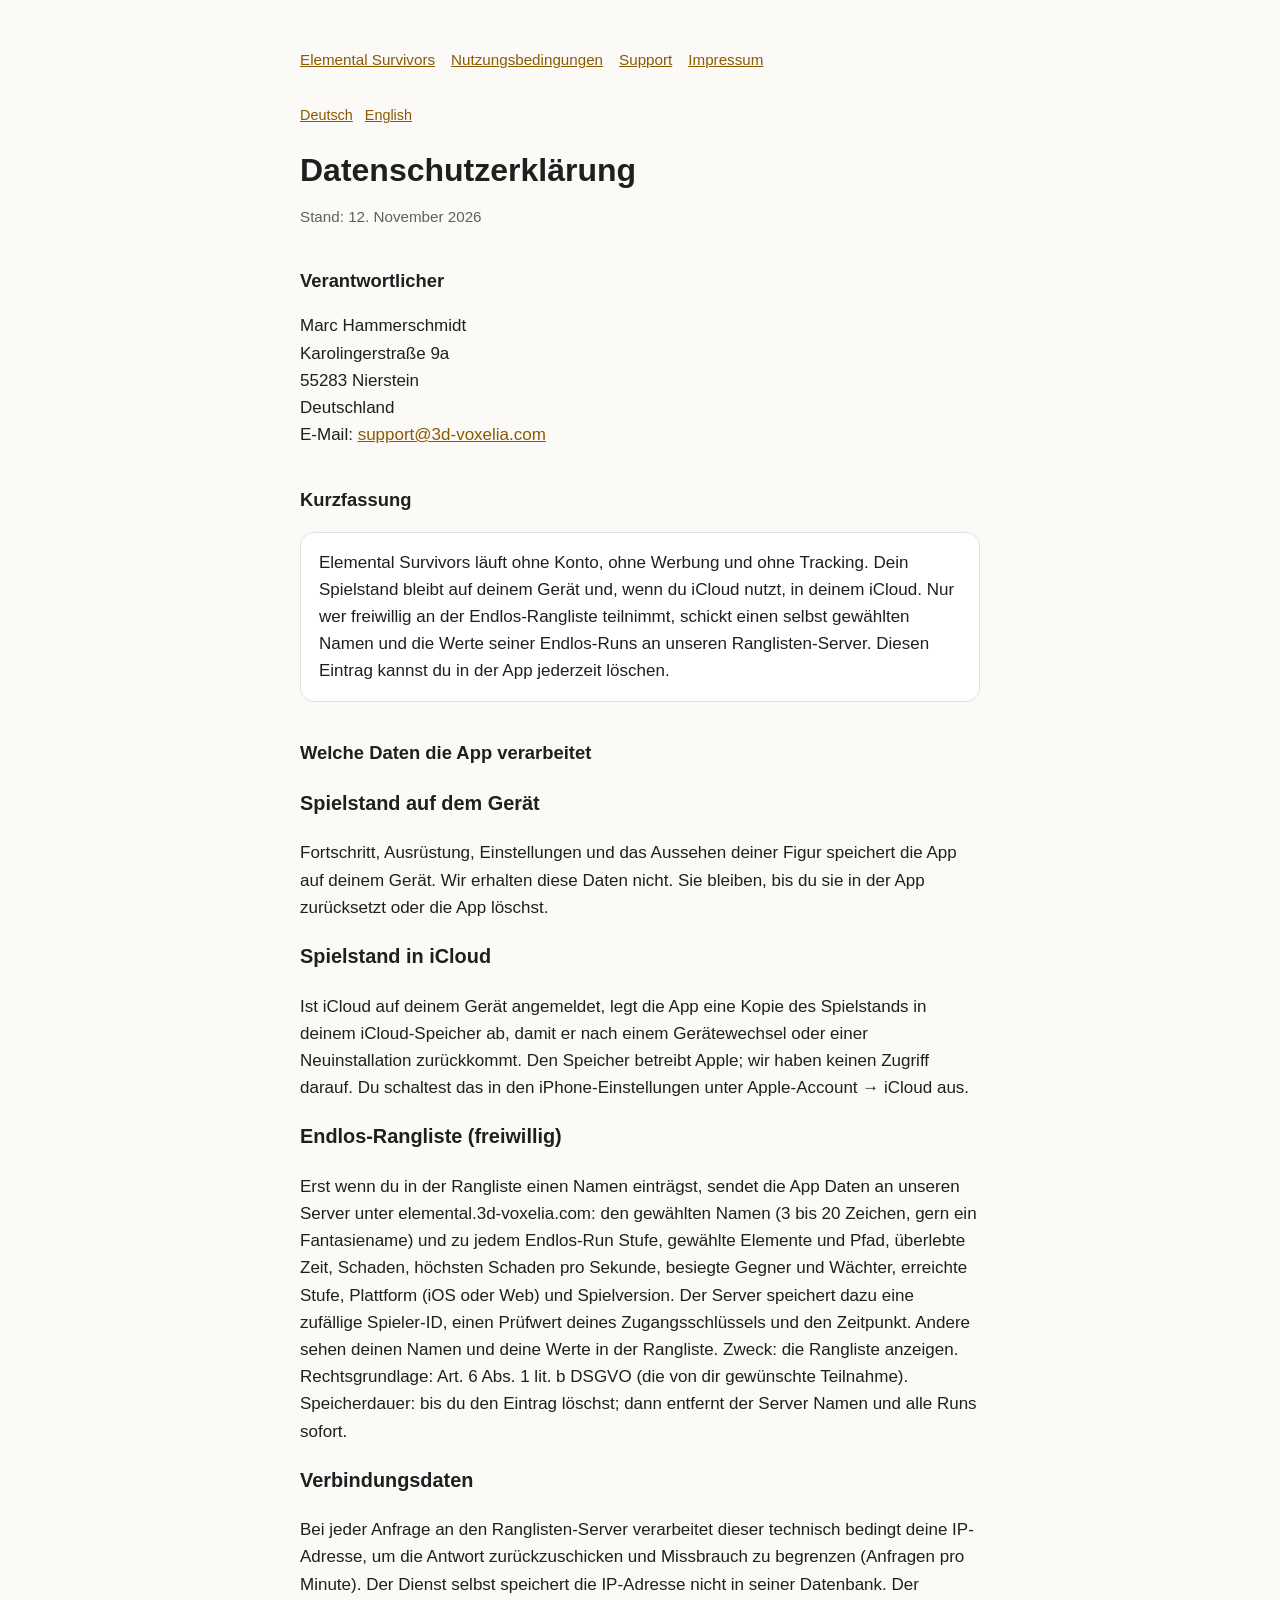
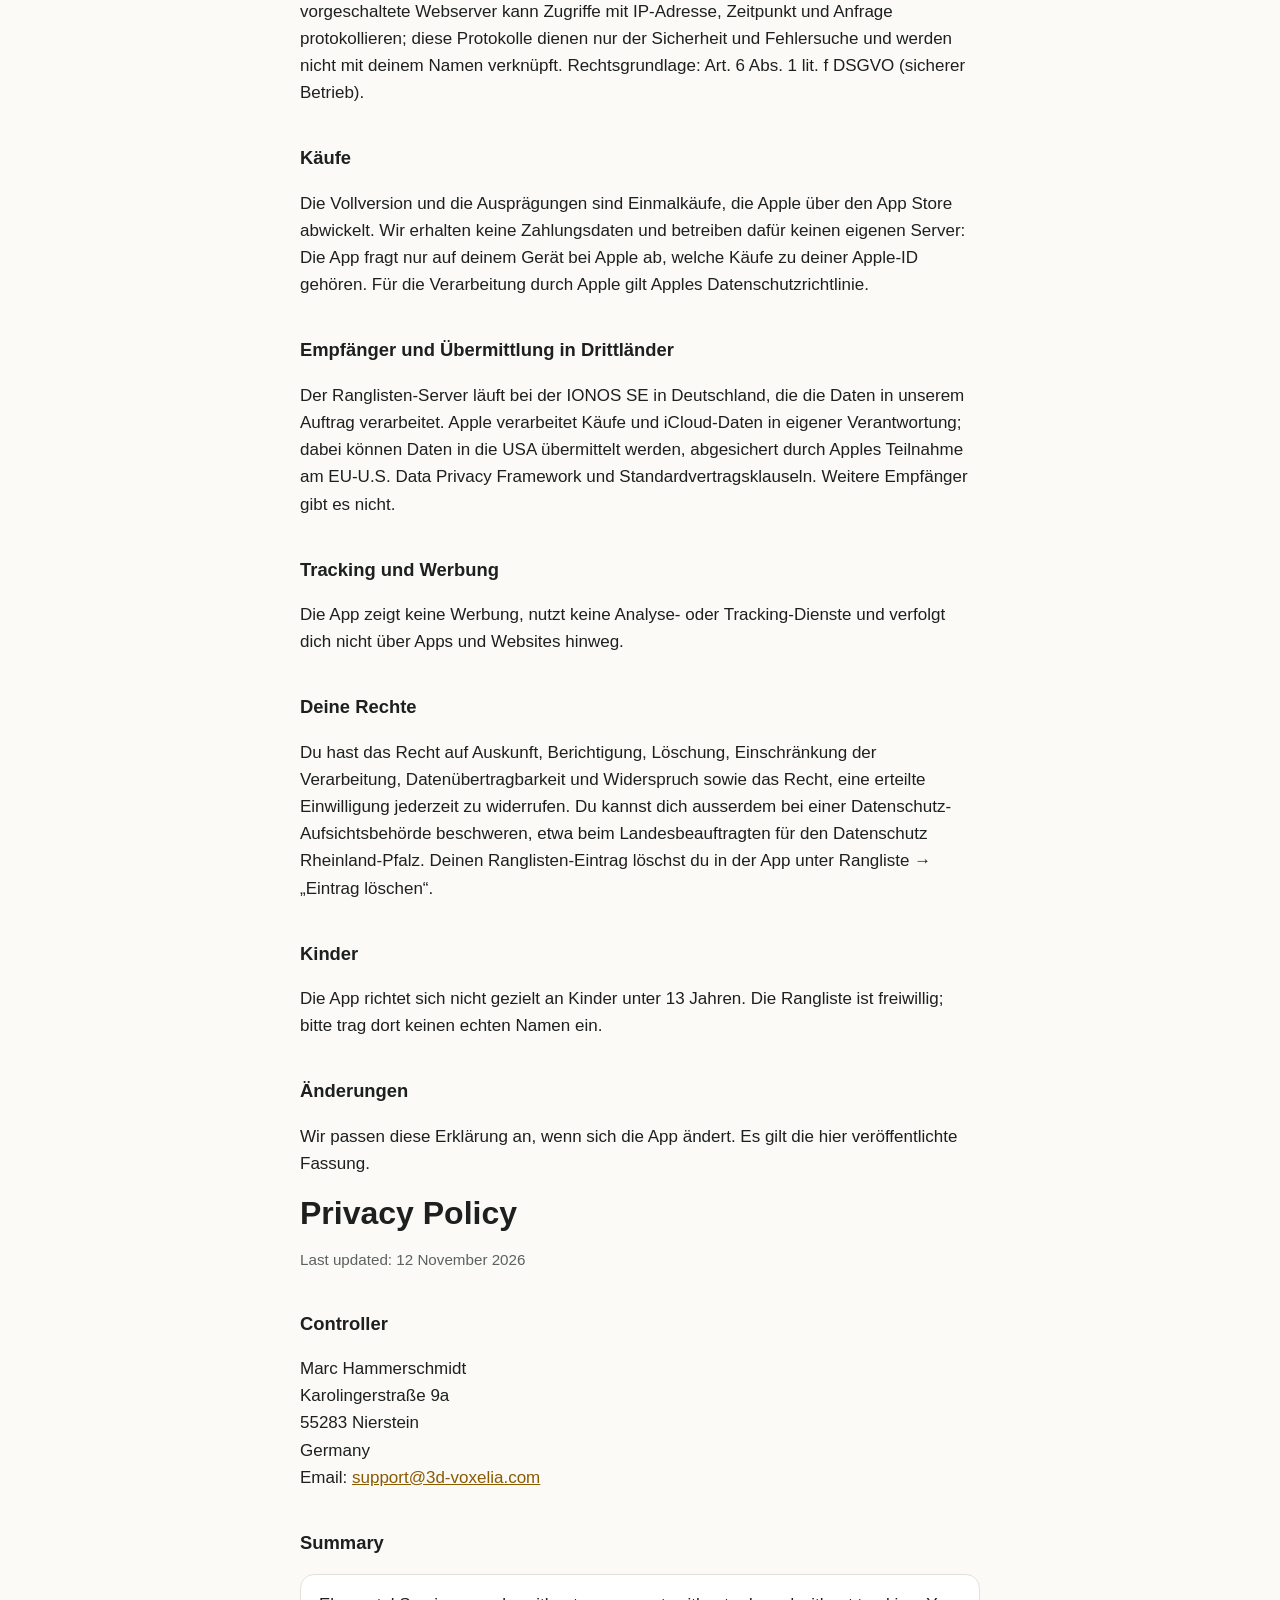
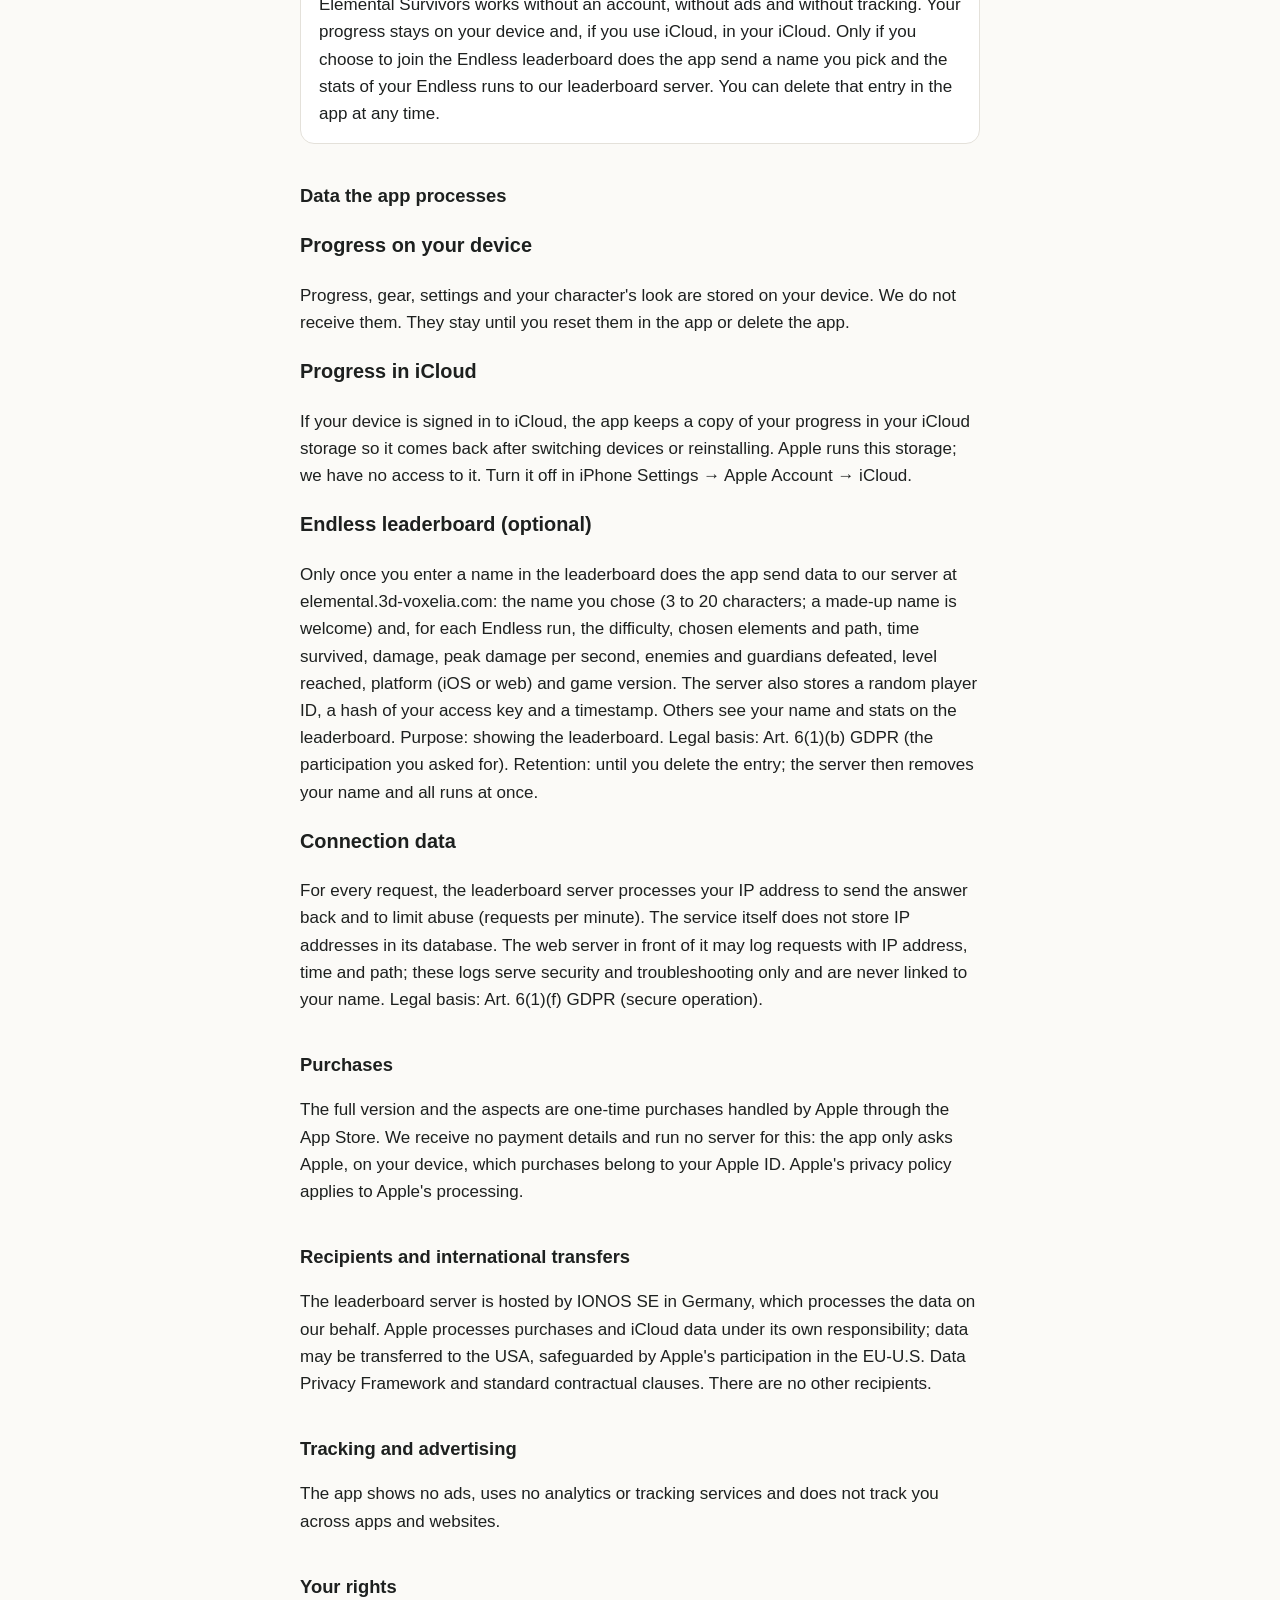
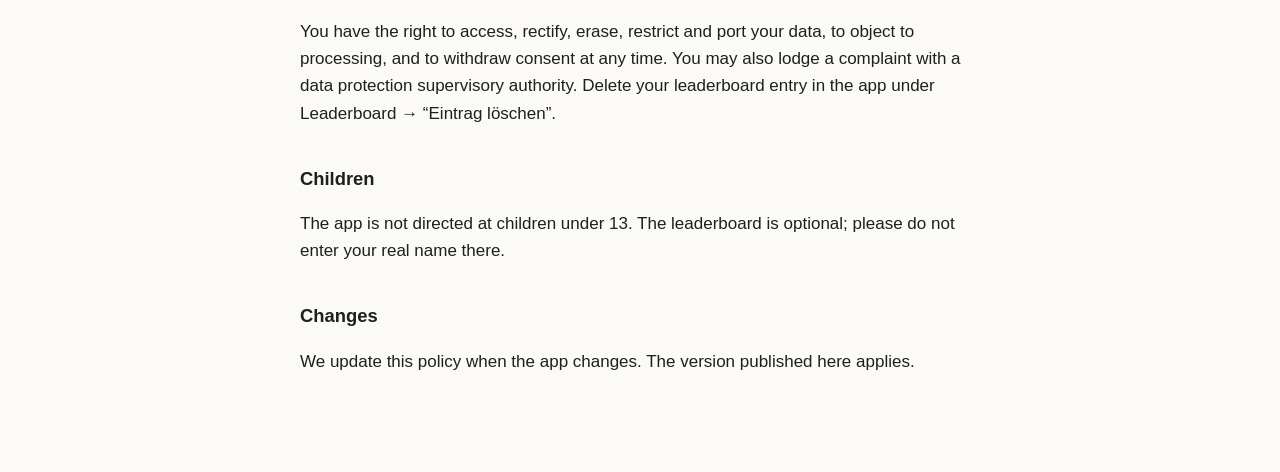
==== privacy.html @ 25c73297 "Legal-Seiten" ====
<!doctype html>
<html lang="de">
<head>
<meta charset="utf-8"><meta name="viewport" content="width=device-width,initial-scale=1">
<title>Elemental Survivors – Datenschutz / Privacy</title><link rel="stylesheet" href="style.css">
</head>
<body><main>
<nav><a href="index.html">Elemental Survivors</a><a href="terms.html">Nutzungsbedingungen</a><a href="support.html">Support</a><a href="impressum.html">Impressum</a></nav>
<div class="lang"><a href="#de">Deutsch</a><a href="#en">English</a></div>

<!--
  Belege im Code (Stand 2026-11-12):
  - Spielstand nur lokal (localStorage im WKWebView): src/main.ts readCharacter/persistProfile.
  - iCloud-Spielstand (NSUbiquitousKeyValueStore, nur Apple, kein eigener Server): Plugin CloudSave der iOS-Hülle.
  - Rangliste nur nach Eingabe eines Namens: src/ui/rangliste.ts (join/report/leave), Server „Elemental Survivors Leaderboard“
    src/server.ts (Tabellen players: id, name, token_hash, created_at; runs: Spielwerte). IP nur zur Drosselung im Speicher.
  - Käufe: StoreKit 2 auf dem Gerät, kein eigener Server: ios/App/App/StorePlugin.swift.
  - Keine Analyse-, Werbe- oder Crash-SDKs von Dritten.
-->

<section id="de">
<h1>Datenschutzerklärung</h1>
<p class="muted">Stand: 12. November 2026</p>

<h2>Verantwortlicher</h2>
<p>Marc Hammerschmidt<br>Karolingerstraße 9a<br>55283 Nierstein<br>Deutschland<br>E-Mail: <a href="mailto:support@3d-voxelia.com">support@3d-voxelia.com</a></p>

<h2>Kurzfassung</h2>
<p class="card">Elemental Survivors läuft ohne Konto, ohne Werbung und ohne Tracking. Dein Spielstand bleibt auf deinem Gerät und, wenn du iCloud nutzt, in deinem iCloud. Nur wer freiwillig an der Endlos-Rangliste teilnimmt, schickt einen selbst gewählten Namen und die Werte seiner Endlos-Runs an unseren Ranglisten-Server. Diesen Eintrag kannst du in der App jederzeit löschen.</p>

<h2>Welche Daten die App verarbeitet</h2>
<h3>Spielstand auf dem Gerät</h3>
<p>Fortschritt, Ausrüstung, Einstellungen und das Aussehen deiner Figur speichert die App auf deinem Gerät. Wir erhalten diese Daten nicht. Sie bleiben, bis du sie in der App zurücksetzt oder die App löschst.</p>
<h3>Spielstand in iCloud</h3>
<p>Ist iCloud auf deinem Gerät angemeldet, legt die App eine Kopie des Spielstands in deinem iCloud-Speicher ab, damit er nach einem Gerätewechsel oder einer Neuinstallation zurückkommt. Den Speicher betreibt Apple; wir haben keinen Zugriff darauf. Du schaltest das in den iPhone-Einstellungen unter Apple-Account → iCloud aus.</p>
<h3>Endlos-Rangliste (freiwillig)</h3>
<p>Erst wenn du in der Rangliste einen Namen einträgst, sendet die App Daten an unseren Server unter elemental.3d-voxelia.com: den gewählten Namen (3 bis 20 Zeichen, gern ein Fantasiename) und zu jedem Endlos-Run Stufe, gewählte Elemente und Pfad, überlebte Zeit, Schaden, höchsten Schaden pro Sekunde, besiegte Gegner und Wächter, erreichte Stufe, Plattform (iOS oder Web) und Spielversion. Der Server speichert dazu eine zufällige Spieler-ID, einen Prüfwert deines Zugangsschlüssels und den Zeitpunkt. Andere sehen deinen Namen und deine Werte in der Rangliste. Zweck: die Rangliste anzeigen. Rechtsgrundlage: Art. 6 Abs. 1 lit. b DSGVO (die von dir gewünschte Teilnahme). Speicherdauer: bis du den Eintrag löschst; dann entfernt der Server Namen und alle Runs sofort.</p>
<h3>Verbindungsdaten</h3>
<p>Bei jeder Anfrage an den Ranglisten-Server verarbeitet dieser technisch bedingt deine IP-Adresse, um die Antwort zurückzuschicken und Missbrauch zu begrenzen (Anfragen pro Minute). Der Dienst selbst speichert die IP-Adresse nicht in seiner Datenbank. Der vorgeschaltete Webserver kann Zugriffe mit IP-Adresse, Zeitpunkt und Anfrage protokollieren; diese Protokolle dienen nur der Sicherheit und Fehlersuche und werden nicht mit deinem Namen verknüpft. Rechtsgrundlage: Art. 6 Abs. 1 lit. f DSGVO (sicherer Betrieb).</p>

<h2>Käufe</h2>
<p>Die Vollversion und die Ausprägungen sind Einmalkäufe, die Apple über den App Store abwickelt. Wir erhalten keine Zahlungsdaten und betreiben dafür keinen eigenen Server: Die App fragt nur auf deinem Gerät bei Apple ab, welche Käufe zu deiner Apple-ID gehören. Für die Verarbeitung durch Apple gilt Apples Datenschutzrichtlinie.</p>

<h2>Empfänger und Übermittlung in Drittländer</h2>
<p>Der Ranglisten-Server läuft bei der IONOS SE in Deutschland, die die Daten in unserem Auftrag verarbeitet. Apple verarbeitet Käufe und iCloud-Daten in eigener Verantwortung; dabei können Daten in die USA übermittelt werden, abgesichert durch Apples Teilnahme am EU-U.S. Data Privacy Framework und Standardvertragsklauseln. Weitere Empfänger gibt es nicht.</p>

<h2>Tracking und Werbung</h2>
<p>Die App zeigt keine Werbung, nutzt keine Analyse- oder Tracking-Dienste und verfolgt dich nicht über Apps und Websites hinweg.</p>

<h2>Deine Rechte</h2>
<p>Du hast das Recht auf Auskunft, Berichtigung, Löschung, Einschränkung der Verarbeitung, Datenübertragbarkeit und Widerspruch sowie das Recht, eine erteilte Einwilligung jederzeit zu widerrufen. Du kannst dich ausserdem bei einer Datenschutz-Aufsichtsbehörde beschweren, etwa beim Landesbeauftragten für den Datenschutz Rheinland-Pfalz. Deinen Ranglisten-Eintrag löschst du in der App unter Rangliste → „Eintrag löschen“.</p>

<h2>Kinder</h2>
<p>Die App richtet sich nicht gezielt an Kinder unter 13 Jahren. Die Rangliste ist freiwillig; bitte trag dort keinen echten Namen ein.</p>

<h2>Änderungen</h2>
<p>Wir passen diese Erklärung an, wenn sich die App ändert. Es gilt die hier veröffentlichte Fassung.</p>
</section>

<section id="en">
<h1>Privacy Policy</h1>
<p class="muted">Last updated: 12 November 2026</p>

<h2>Controller</h2>
<p>Marc Hammerschmidt<br>Karolingerstraße 9a<br>55283 Nierstein<br>Germany<br>Email: <a href="mailto:support@3d-voxelia.com">support@3d-voxelia.com</a></p>

<h2>Summary</h2>
<p class="card">Elemental Survivors works without an account, without ads and without tracking. Your progress stays on your device and, if you use iCloud, in your iCloud. Only if you choose to join the Endless leaderboard does the app send a name you pick and the stats of your Endless runs to our leaderboard server. You can delete that entry in the app at any time.</p>

<h2>Data the app processes</h2>
<h3>Progress on your device</h3>
<p>Progress, gear, settings and your character's look are stored on your device. We do not receive them. They stay until you reset them in the app or delete the app.</p>
<h3>Progress in iCloud</h3>
<p>If your device is signed in to iCloud, the app keeps a copy of your progress in your iCloud storage so it comes back after switching devices or reinstalling. Apple runs this storage; we have no access to it. Turn it off in iPhone Settings → Apple Account → iCloud.</p>
<h3>Endless leaderboard (optional)</h3>
<p>Only once you enter a name in the leaderboard does the app send data to our server at elemental.3d-voxelia.com: the name you chose (3 to 20 characters; a made-up name is welcome) and, for each Endless run, the difficulty, chosen elements and path, time survived, damage, peak damage per second, enemies and guardians defeated, level reached, platform (iOS or web) and game version. The server also stores a random player ID, a hash of your access key and a timestamp. Others see your name and stats on the leaderboard. Purpose: showing the leaderboard. Legal basis: Art. 6(1)(b) GDPR (the participation you asked for). Retention: until you delete the entry; the server then removes your name and all runs at once.</p>
<h3>Connection data</h3>
<p>For every request, the leaderboard server processes your IP address to send the answer back and to limit abuse (requests per minute). The service itself does not store IP addresses in its database. The web server in front of it may log requests with IP address, time and path; these logs serve security and troubleshooting only and are never linked to your name. Legal basis: Art. 6(1)(f) GDPR (secure operation).</p>

<h2>Purchases</h2>
<p>The full version and the aspects are one-time purchases handled by Apple through the App Store. We receive no payment details and run no server for this: the app only asks Apple, on your device, which purchases belong to your Apple ID. Apple's privacy policy applies to Apple's processing.</p>

<h2>Recipients and international transfers</h2>
<p>The leaderboard server is hosted by IONOS SE in Germany, which processes the data on our behalf. Apple processes purchases and iCloud data under its own responsibility; data may be transferred to the USA, safeguarded by Apple's participation in the EU-U.S. Data Privacy Framework and standard contractual clauses. There are no other recipients.</p>

<h2>Tracking and advertising</h2>
<p>The app shows no ads, uses no analytics or tracking services and does not track you across apps and websites.</p>

<h2>Your rights</h2>
<p>You have the right to access, rectify, erase, restrict and port your data, to object to processing, and to withdraw consent at any time. You may also lodge a complaint with a data protection supervisory authority. Delete your leaderboard entry in the app under Leaderboard → “Eintrag löschen”.</p>

<h2>Children</h2>
<p>The app is not directed at children under 13. The leaderboard is optional; please do not enter your real name there.</p>

<h2>Changes</h2>
<p>We update this policy when the app changes. The version published here applies.</p>
</section>
</main></body>
</html>
---- style.css ----
:root{--bg:#fbfaf7;--ink:#1d201f;--muted:#5b625f;--accent:#8a5a00;--line:#e4e1da;--card:#ffffff}
@media (prefers-color-scheme:dark){:root{--accent:#dbbb71;--bg:#121413;--ink:#ecefed;--muted:#a3aaa6;--line:#2a2e2c;--card:#1a1d1c}}
*{box-sizing:border-box}
body{margin:0;background:var(--bg);color:var(--ink);font:17px/1.6 -apple-system,BlinkMacSystemFont,"Segoe UI",sans-serif}
main{max-width:720px;margin:0 auto;padding:48px 20px 80px}
h1{font-size:2rem;line-height:1.2;margin:0 0 .25em}
h2{font-size:1.15rem;margin:2em 0 .4em}
p,li{color:var(--ink)} .muted{color:var(--muted);font-size:.95rem}
a{color:var(--accent)}
nav{display:flex;gap:16px;flex-wrap:wrap;margin-bottom:32px;font-size:.95rem}
.lang{display:flex;gap:12px;font-size:.9rem;margin:8px 0 24px}
.card{background:var(--card);border:1px solid var(--line);border-radius:14px;padding:16px 18px}
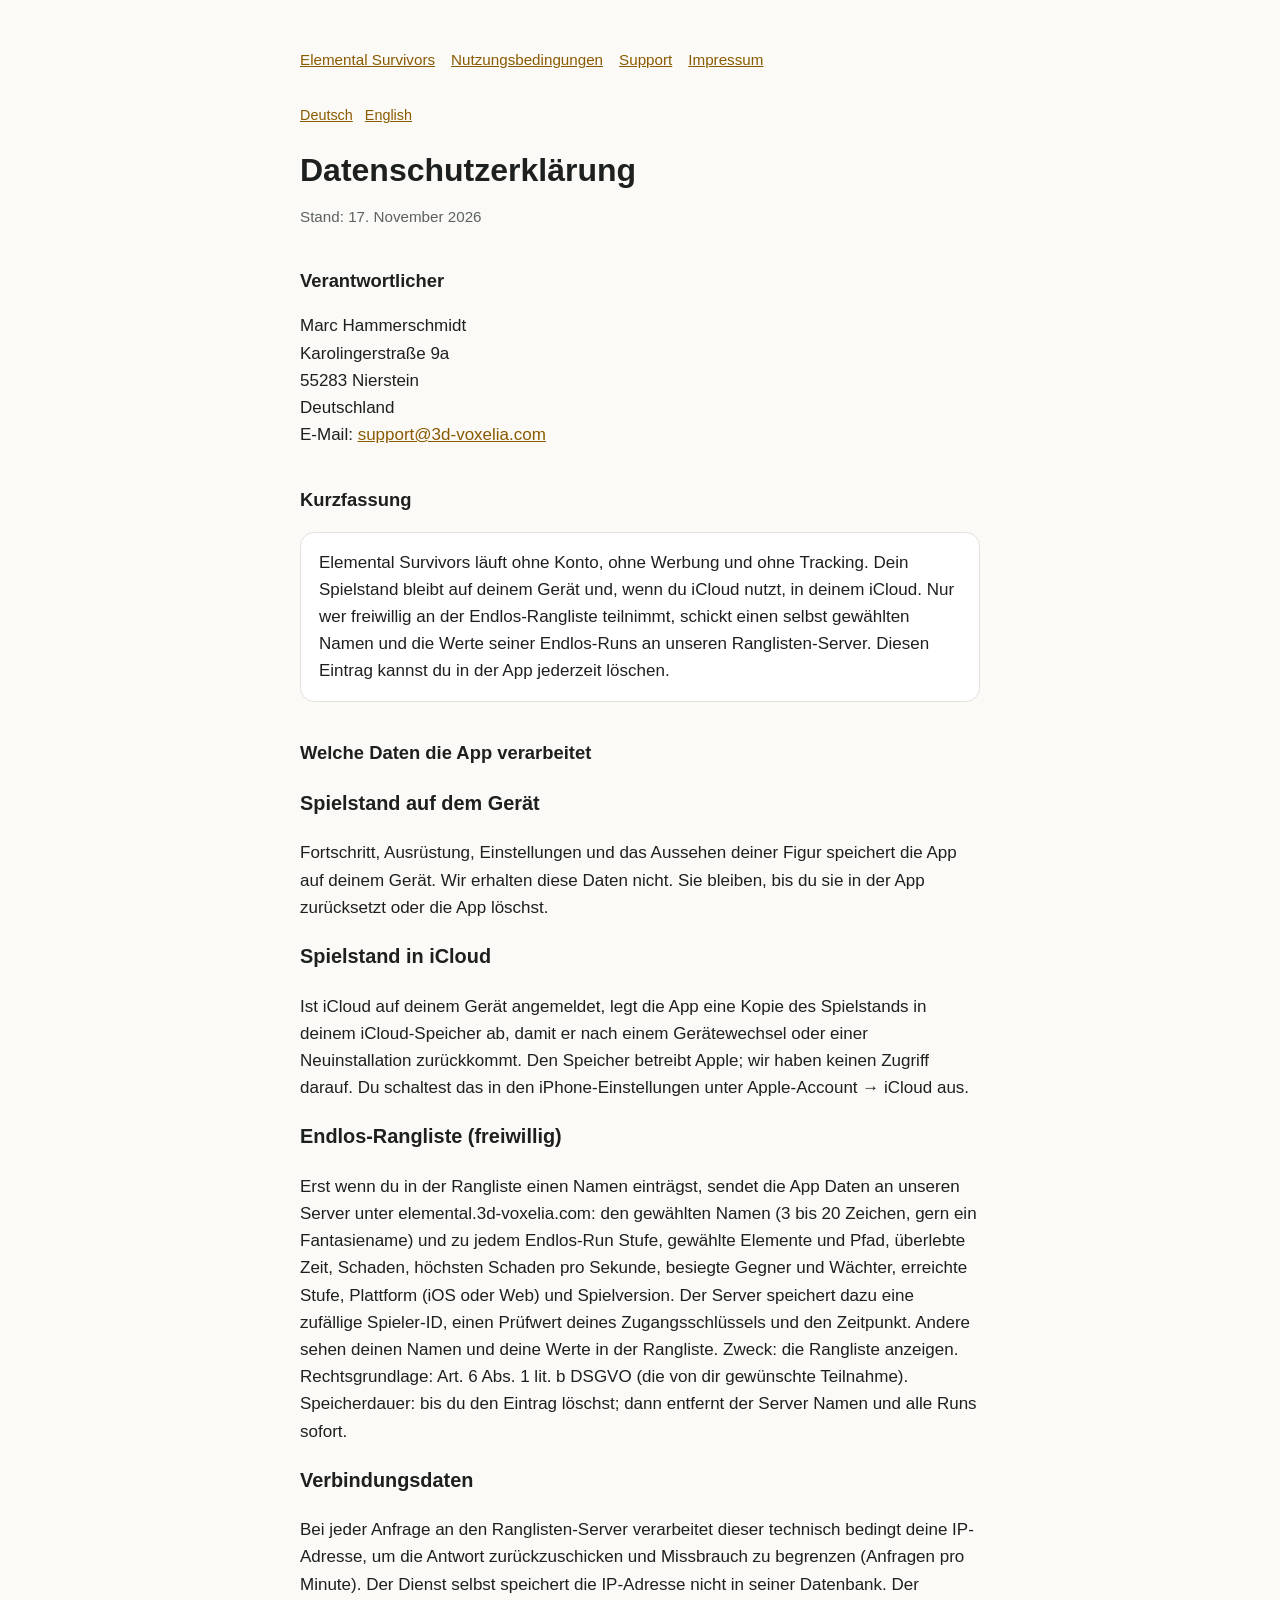
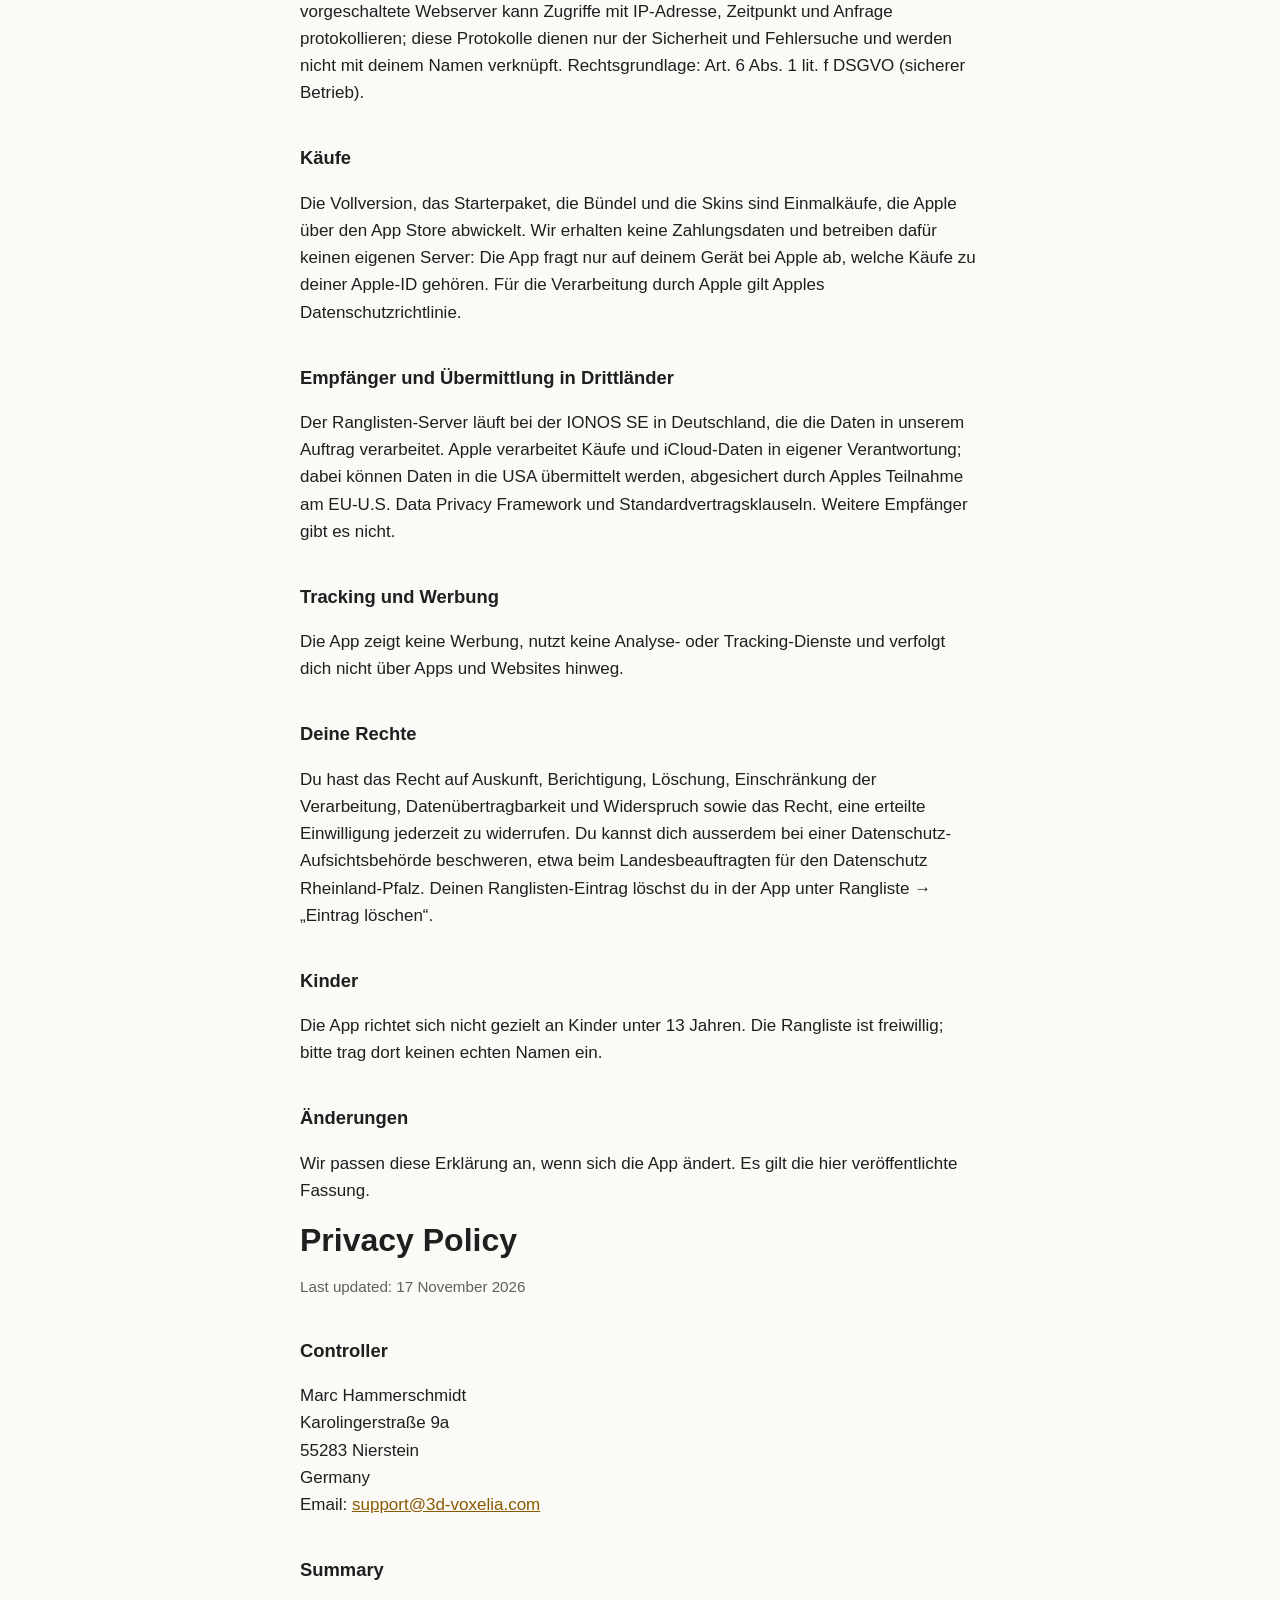
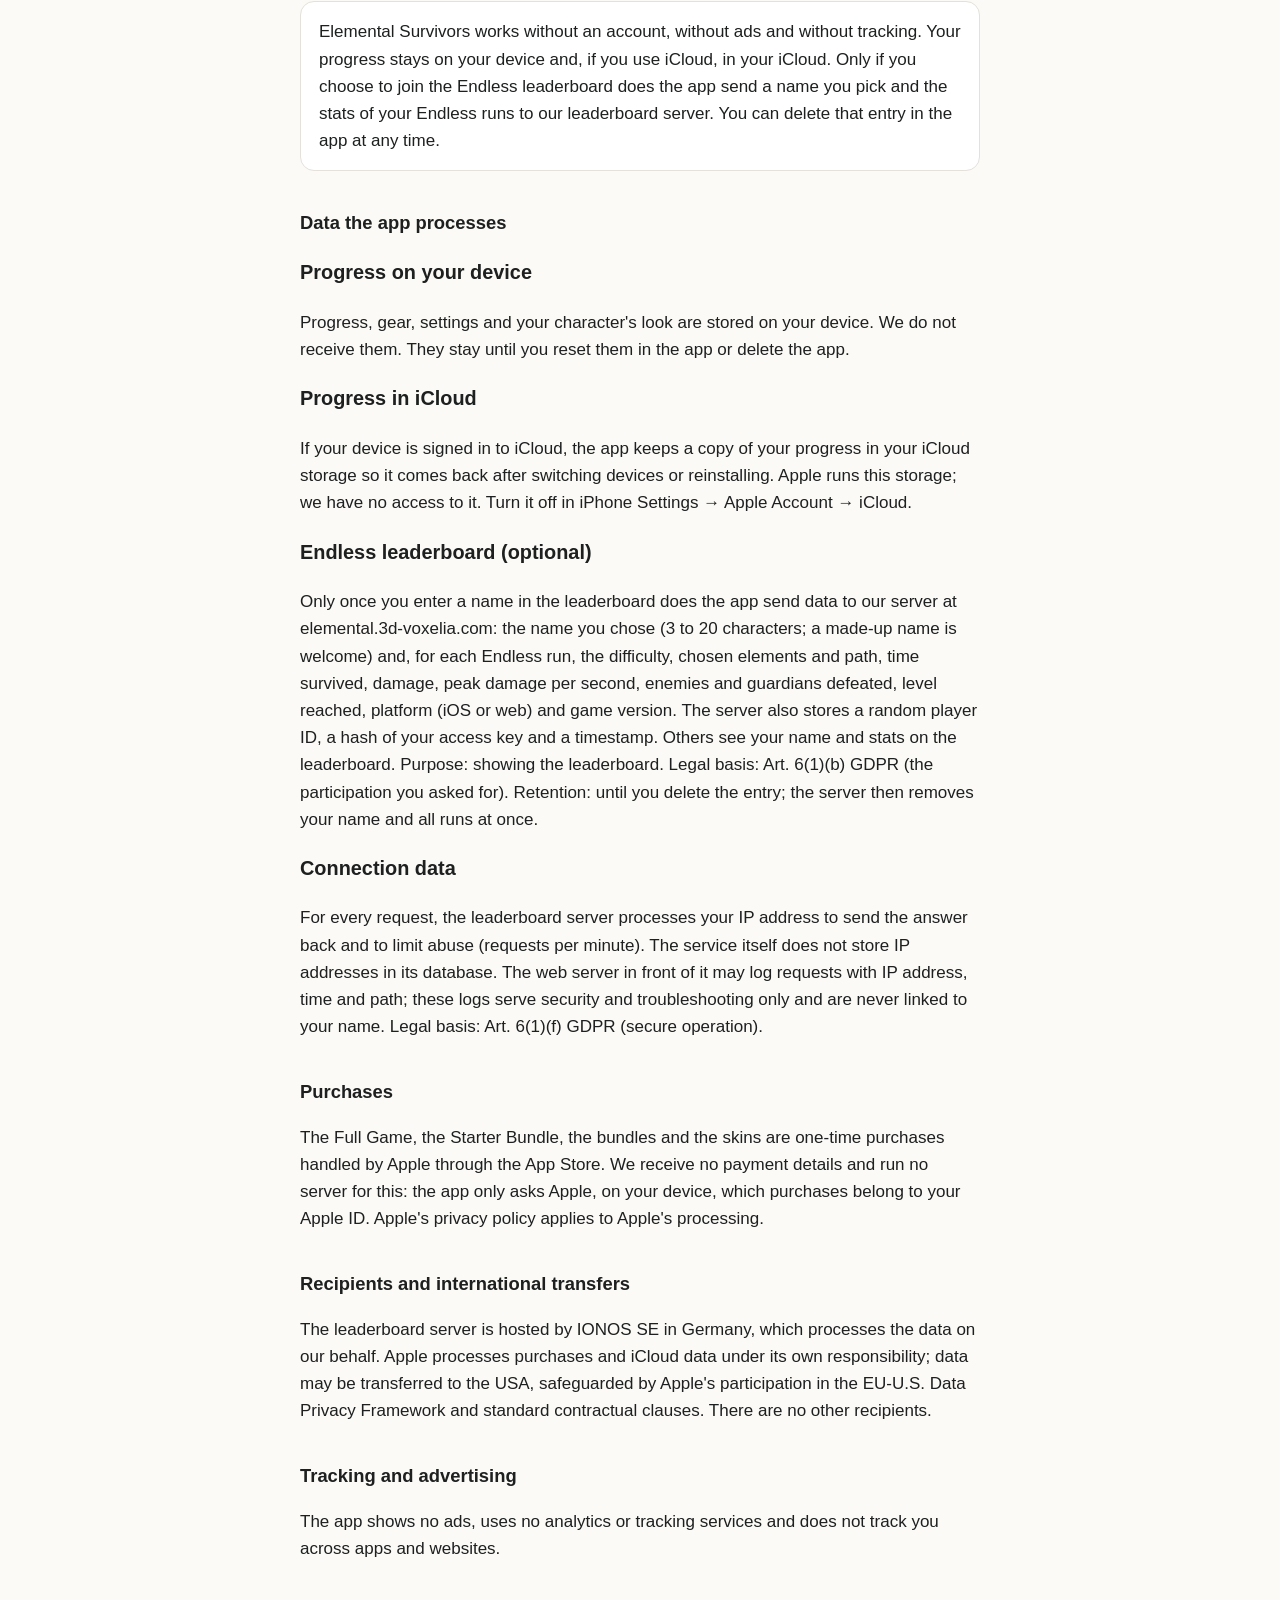
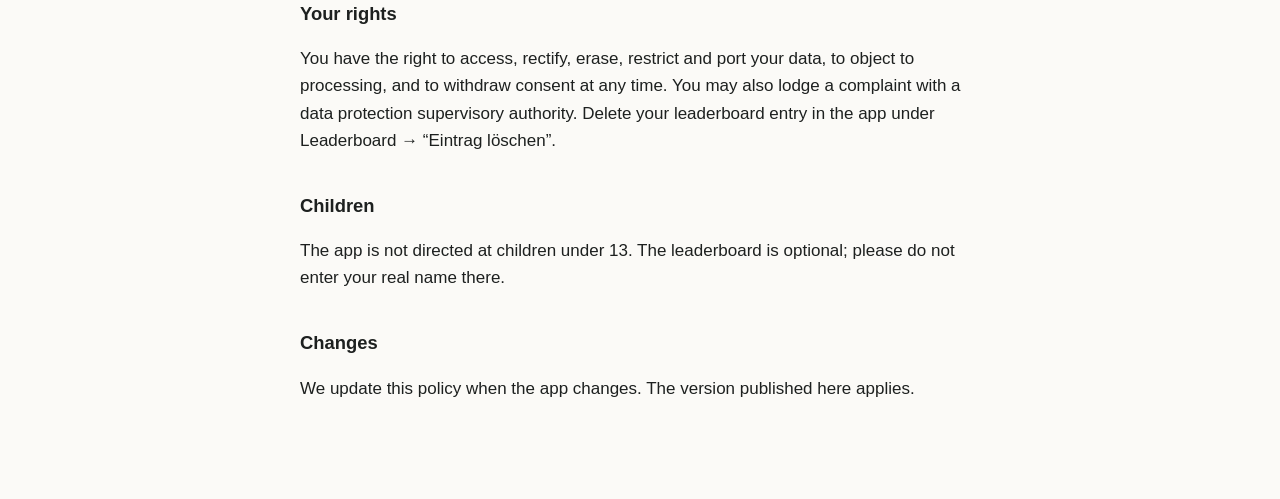
==== commit b8bfe2dd: "Name what is sold as the shop does: Starterpaket, bundles, art skins and armor skins; an armor skin " ====
--- a/privacy.html
+++ b/privacy.html
@@ -20,7 +20,7 @@
 
 <section id="de">
 <h1>Datenschutzerklärung</h1>
-<p class="muted">Stand: 12. November 2026</p>
+<p class="muted">Stand: 17. November 2026</p>
 
 <h2>Verantwortlicher</h2>
 <p>Marc Hammerschmidt<br>Karolingerstraße 9a<br>55283 Nierstein<br>Deutschland<br>E-Mail: <a href="mailto:support@3d-voxelia.com">support@3d-voxelia.com</a></p>
@@ -39,7 +39,7 @@
 <p>Bei jeder Anfrage an den Ranglisten-Server verarbeitet dieser technisch bedingt deine IP-Adresse, um die Antwort zurückzuschicken und Missbrauch zu begrenzen (Anfragen pro Minute). Der Dienst selbst speichert die IP-Adresse nicht in seiner Datenbank. Der vorgeschaltete Webserver kann Zugriffe mit IP-Adresse, Zeitpunkt und Anfrage protokollieren; diese Protokolle dienen nur der Sicherheit und Fehlersuche und werden nicht mit deinem Namen verknüpft. Rechtsgrundlage: Art. 6 Abs. 1 lit. f DSGVO (sicherer Betrieb).</p>
 
 <h2>Käufe</h2>
-<p>Die Vollversion und die Ausprägungen sind Einmalkäufe, die Apple über den App Store abwickelt. Wir erhalten keine Zahlungsdaten und betreiben dafür keinen eigenen Server: Die App fragt nur auf deinem Gerät bei Apple ab, welche Käufe zu deiner Apple-ID gehören. Für die Verarbeitung durch Apple gilt Apples Datenschutzrichtlinie.</p>
+<p>Die Vollversion, das Starterpaket, die Bündel und die Skins sind Einmalkäufe, die Apple über den App Store abwickelt. Wir erhalten keine Zahlungsdaten und betreiben dafür keinen eigenen Server: Die App fragt nur auf deinem Gerät bei Apple ab, welche Käufe zu deiner Apple-ID gehören. Für die Verarbeitung durch Apple gilt Apples Datenschutzrichtlinie.</p>
 
 <h2>Empfänger und Übermittlung in Drittländer</h2>
 <p>Der Ranglisten-Server läuft bei der IONOS SE in Deutschland, die die Daten in unserem Auftrag verarbeitet. Apple verarbeitet Käufe und iCloud-Daten in eigener Verantwortung; dabei können Daten in die USA übermittelt werden, abgesichert durch Apples Teilnahme am EU-U.S. Data Privacy Framework und Standardvertragsklauseln. Weitere Empfänger gibt es nicht.</p>
@@ -59,7 +59,7 @@
 
 <section id="en">
 <h1>Privacy Policy</h1>
-<p class="muted">Last updated: 12 November 2026</p>
+<p class="muted">Last updated: 17 November 2026</p>
 
 <h2>Controller</h2>
 <p>Marc Hammerschmidt<br>Karolingerstraße 9a<br>55283 Nierstein<br>Germany<br>Email: <a href="mailto:support@3d-voxelia.com">support@3d-voxelia.com</a></p>
@@ -78,7 +78,7 @@
 <p>For every request, the leaderboard server processes your IP address to send the answer back and to limit abuse (requests per minute). The service itself does not store IP addresses in its database. The web server in front of it may log requests with IP address, time and path; these logs serve security and troubleshooting only and are never linked to your name. Legal basis: Art. 6(1)(f) GDPR (secure operation).</p>
 
 <h2>Purchases</h2>
-<p>The full version and the aspects are one-time purchases handled by Apple through the App Store. We receive no payment details and run no server for this: the app only asks Apple, on your device, which purchases belong to your Apple ID. Apple's privacy policy applies to Apple's processing.</p>
+<p>The Full Game, the Starter Bundle, the bundles and the skins are one-time purchases handled by Apple through the App Store. We receive no payment details and run no server for this: the app only asks Apple, on your device, which purchases belong to your Apple ID. Apple's privacy policy applies to Apple's processing.</p>
 
 <h2>Recipients and international transfers</h2>
 <p>The leaderboard server is hosted by IONOS SE in Germany, which processes the data on our behalf. Apple processes purchases and iCloud data under its own responsibility; data may be transferred to the USA, safeguarded by Apple's participation in the EU-U.S. Data Privacy Framework and standard contractual clauses. There are no other recipients.</p>
